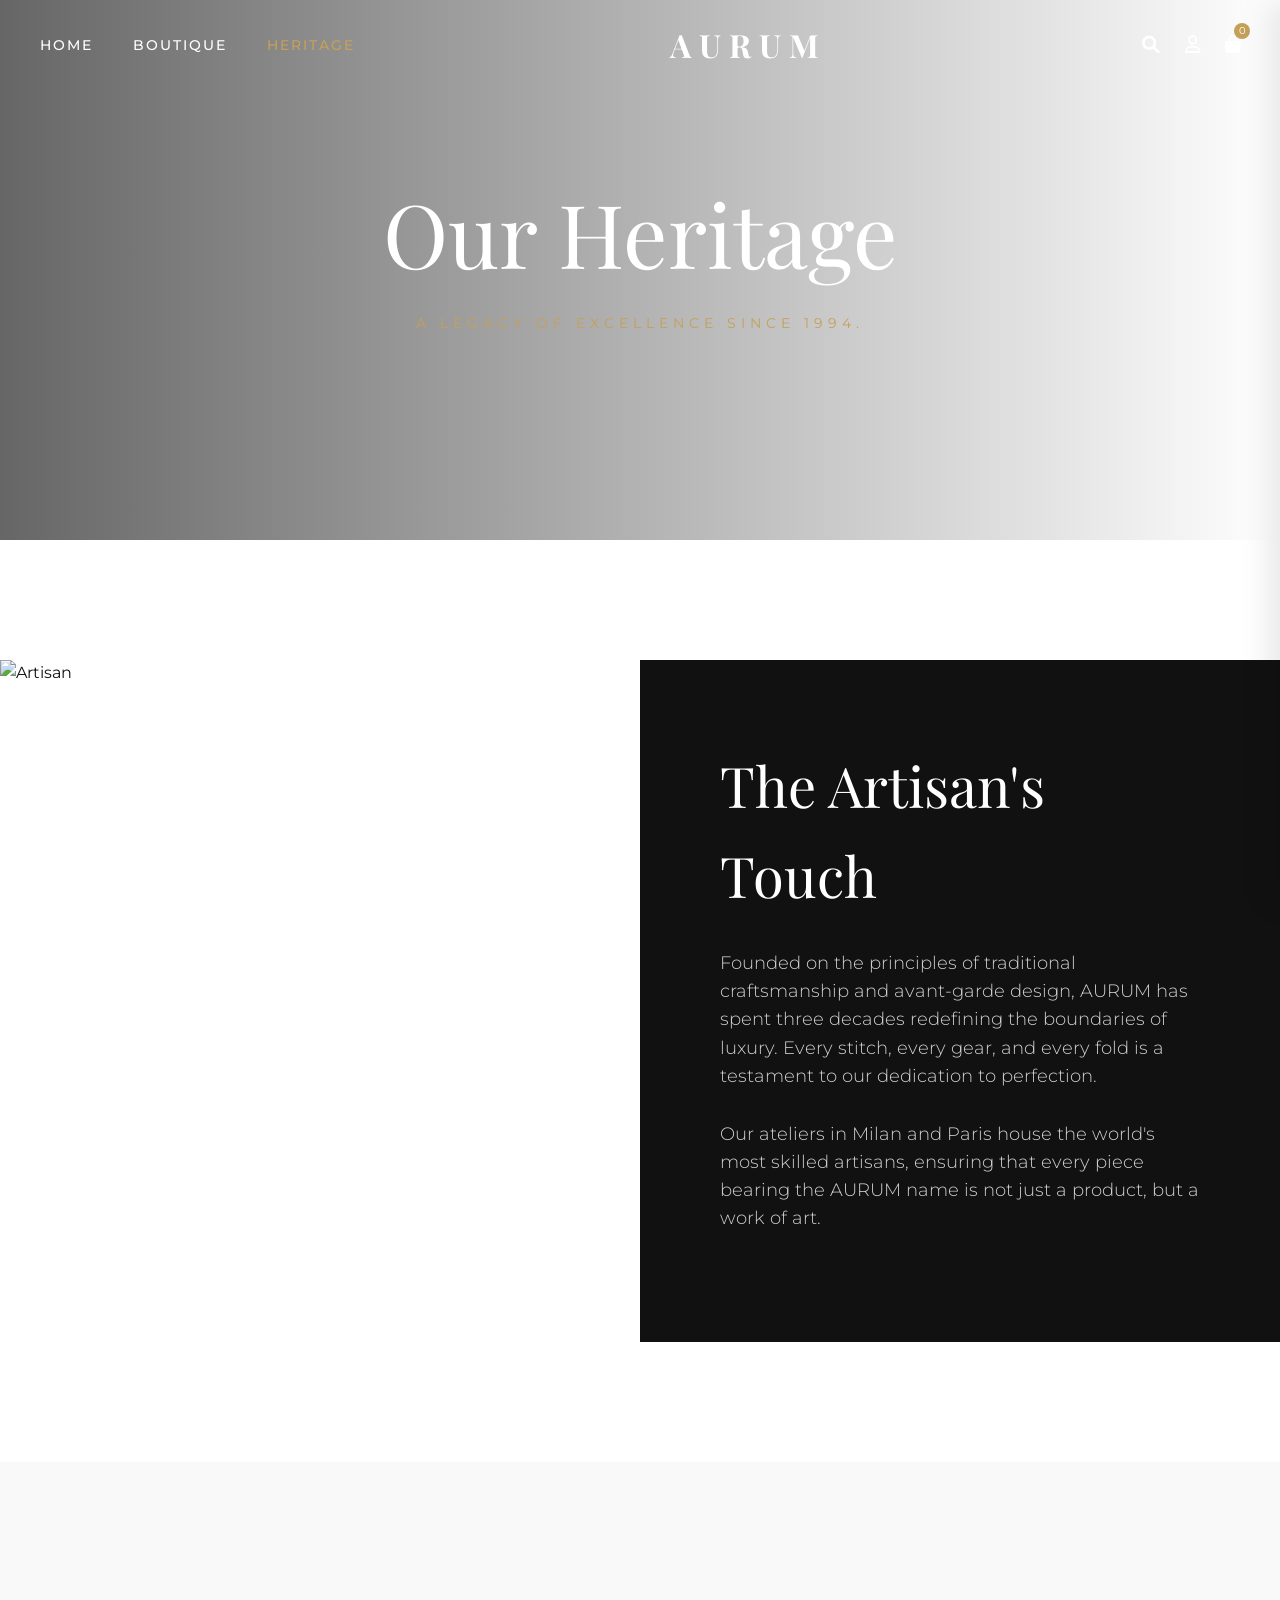
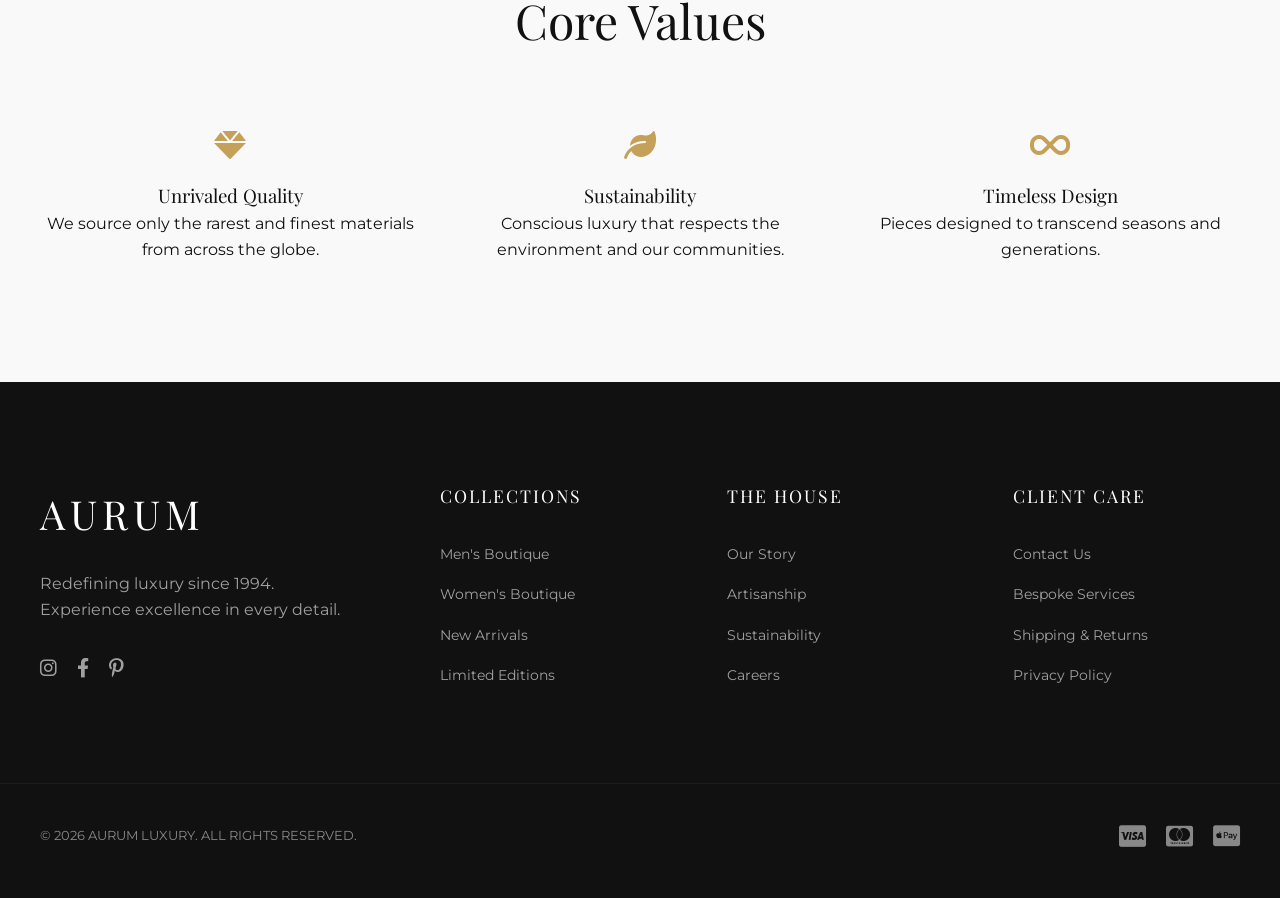
==== luxury-about.html @ 9b6b3248 "Update navigation links and add luxury about page with content" ====
<!DOCTYPE html>
<html lang="en">
<head>
    <meta charset="UTF-8">
    <meta name="viewport" content="width=device-width, initial-scale=1.0">
    <title>Heritage | Our Story - AURUM Luxury</title>
    <link rel="icon" href="./images/logos.png">
    <link rel="stylesheet" href="luxury-shop.css">
    <link rel="stylesheet" href="luxury-cart-drawer.css">
    <link href="https://fonts.googleapis.com/css2?family=Montserrat:wght@300;400;500;600&family=Playfair+Display:ital,wght@0,400;0,700;1,400&display=swap" rel="stylesheet">
    <link rel="stylesheet" href="https://cdnjs.cloudflare.com/ajax/libs/font-awesome/6.0.0/css/all.min.css">
    <link href="https://unpkg.com/aos@2.3.1/dist/aos.css" rel="stylesheet">
</head>
<body>
    <div class="preloader">
        <div class="loader-content">
            <h1 class="logo-text">AURUM</h1>
            <div class="loader-bar"></div>
        </div>
    </div>

    <header class="navbar scrolled">
        <div class="container nav-container">
            <div class="menu-toggle" id="mobile-menu">
                <span></span>
                <span></span>
            </div>
            
            <nav class="nav-menu">
                <ul class="nav-list">
                    <li><a href="index.html" class="nav-link">Home</a></li>
                    <li><a href="luxury-boutique.html" class="nav-link">Boutique</a></li>
                    <li><a href="luxury-about.html" class="nav-link active">Heritage</a></li>
                </ul>
            </nav>

            <div class="nav-logo">
                <a href="index.html">AURUM</a>
            </div>

            <div class="nav-icons">
                <a href="#" class="nav-icon" id="search-trigger"><i class="fa-solid fa-magnifying-glass"></i></a>
                <a href="#" class="nav-icon" id="user-trigger"><i class="fa-regular fa-user"></i></a>
                <a href="#" class="nav-icon cart-trigger">
                    <i class="fa-solid fa-bag-shopping"></i>
                    <span class="cart-count">0</span>
                </a>
            </div>
        </div>
    </header>

    <main>
        <section class="about-hero hero" style="background-image: url('./images/shoes-black.avif'); height: 60vh;">
            <div class="hero-overlay"></div>
            <div class="hero-content container text-center">
                <h1 class="hero-title" data-aos="fade-up">Our Heritage</h1>
                <p class="hero-subtitle" data-aos="fade-up" data-aos-delay="200">A legacy of excellence since 1994.</p>
            </div>
        </section>

        <section class="story container section-padding">
            <div class="promo-grid">
                <div class="promo-image" data-aos="fade-right">
                    <img src="./images/black-dog.avif" alt="Artisan">
                </div>
                <div class="promo-text" data-aos="fade-left">
                    <div class="promo-inner">
                        <h2 class="promo-title">The Artisan's Touch</h2>
                        <p>Founded on the principles of traditional craftsmanship and avant-garde design, AURUM has spent three decades redefining the boundaries of luxury. Every stitch, every gear, and every fold is a testament to our dedication to perfection.</p>
                        <p>Our ateliers in Milan and Paris house the world's most skilled artisans, ensuring that every piece bearing the AURUM name is not just a product, but a work of art.</p>
                    </div>
                </div>
            </div>
        </section>

        <section class="values bg-light section-padding">
            <div class="container text-center">
                <div class="section-header" data-aos="fade-up">
                    <h2 class="section-title">Core Values</h2>
                </div>
                <div class="collections-grid">
                    <div class="value-item" data-aos="fade-up">
                        <i class="fa-solid fa-gem" style="font-size: 2rem; color: var(--gold); margin-bottom: 20px;"></i>
                        <h3>Unrivaled Quality</h3>
                        <p>We source only the rarest and finest materials from across the globe.</p>
                    </div>
                    <div class="value-item" data-aos="fade-up" data-aos-delay="200">
                        <i class="fa-solid fa-leaf" style="font-size: 2rem; color: var(--gold); margin-bottom: 20px;"></i>
                        <h3>Sustainability</h3>
                        <p>Conscious luxury that respects the environment and our communities.</p>
                    </div>
                    <div class="value-item" data-aos="fade-up" data-aos-delay="400">
                        <i class="fa-solid fa-infinity" style="font-size: 2rem; color: var(--gold); margin-bottom: 20px;"></i>
                        <h3>Timeless Design</h3>
                        <p>Pieces designed to transcend seasons and generations.</p>
                    </div>
                </div>
            </div>
        </section>
    </main>

    <footer class="footer">
        <div class="container footer-grid">
            <div class="footer-brand">
                <h2 class="logo-text">AURUM</h2>
                <p>Redefining luxury since 1994. Experience excellence in every detail.</p>
                <div class="footer-social">
                    <a href="#"><i class="fa-brands fa-instagram"></i></a>
                    <a href="#"><i class="fa-brands fa-facebook-f"></i></a>
                    <a href="#"><i class="fa-brands fa-pinterest-p"></i></a>
                    <a href="#"><i class="fa-brands fa-x-twitter"></i></a>
                </div>
            </div>
            
            <div class="footer-links">
                <h4>Collections</h4>
                <ul>
                    <li><a href="luxury-boutique.html">Men's Boutique</a></li>
                    <li><a href="luxury-boutique.html">Women's Boutique</a></li>
                    <li><a href="luxury-boutique.html">New Arrivals</a></li>
                    <li><a href="luxury-boutique.html">Limited Editions</a></li>
                </ul>
            </div>

            <div class="footer-links">
                <h4>The House</h4>
                <ul>
                    <li><a href="luxury-about.html">Our Story</a></li>
                    <li><a href="#">Artisanship</a></li>
                    <li><a href="#">Sustainability</a></li>
                    <li><a href="#">Careers</a></li>
                </ul>
            </div>

            <div class="footer-links">
                <h4>Client Care</h4>
                <ul>
                    <li><a href="#">Contact Us</a></li>
                    <li><a href="#">Bespoke Services</a></li>
                    <li><a href="#">Shipping & Returns</a></li>
                    <li><a href="#">Privacy Policy</a></li>
                </ul>
            </div>
        </div>
        <div class="footer-bottom container">
            <p>&copy; 2026 AURUM LUXURY. ALL RIGHTS RESERVED.</p>
            <div class="payment-icons">
                <i class="fa-brands fa-cc-visa"></i>
                <i class="fa-brands fa-cc-mastercard"></i>
                <i class="fa-brands fa-cc-apple-pay"></i>
            </div>
        </div>
    </footer>

    <!-- Cart Drawer -->
    <div class="cart-overlay"></div>
    <div class="cart-drawer">
        <div class="cart-header">
            <h2>Your Bag</h2>
            <button class="cart-close"><i class="fa-solid fa-xmark"></i></button>
        </div>
        <div class="cart-items" id="cart-items-container">
            <div class="empty-cart-msg">Your bag is currently empty.</div>
        </div>
        <div class="cart-footer">
            <div class="cart-total">
                <span>Subtotal</span>
                <span id="cart-total-amount">$0</span>
            </div>
            <a href="#" class="btn btn-dark checkout-btn">Proceed to Checkout</a>
        </div>
    </div>

    <!-- User Modal -->
    <div class="modal-overlay" id="user-modal">
        <div class="modal-container">
            <button class="modal-close"><i class="fa-solid fa-xmark"></i></button>
            <div class="user-modal-content" id="user-modal-main">
                <div id="login-view">
                    <div class="auth-tabs">
                        <button class="auth-tab active" onclick="switchAuthTab('login')">Login</button>
                        <button class="auth-tab" onclick="switchAuthTab('register')">Register</button>
                    </div>
                    <form class="auth-form" id="login-form">
                        <div class="form-group"><input type="email" id="login-email" placeholder="Email Address" required></div>
                        <div class="form-group"><input type="password" id="login-password" placeholder="Password" required></div>
                        <button type="submit" class="btn btn-dark">Sign In</button>
                    </form>
                </div>
                <div id="profile-view" style="display: none;">
                    <h2>Welcome Back</h2>
                    <p id="user-display-email" style="text-align: center; color: var(--gold); margin-bottom: 30px;"></p>
                    <div class="profile-actions" style="display: flex; flex-direction: column; gap: 15px;">
                        <button class="btn btn-outline" style="color: var(--black); border-color: #ddd;" onclick="showChangePassword()">Change Password</button>
                        <button class="btn btn-dark" id="logout-btn">Log Out</button>
                    </div>
                </div>
                <div id="password-view" style="display: none;">
                    <h2>Change Password</h2>
                    <form class="auth-form" id="change-pass-form">
                        <div class="form-group"><input type="password" id="new-password" placeholder="New Password" required></div>
                        <div class="form-group"><input type="password" id="confirm-password" placeholder="Confirm New Password" required></div>
                        <button type="submit" class="btn btn-dark">Update Password</button>
                        <button type="button" class="btn btn-outline" style="color: var(--black); border-color: #ddd; margin-top: 10px;" onclick="showProfile()">Back</button>
                    </form>
                </div>
            </div>
        </div>
    </div>

    <!-- Search Modal -->
    <div class="modal-overlay" id="search-modal">
        <div class="modal-container">
            <button class="modal-close"><i class="fa-solid fa-xmark"></i></button>
            <div class="search-modal-content">
                <h2>Search Our Collections</h2>
                <div class="search-input-group">
                    <input type="text" id="global-search-input" placeholder="What are you looking for?">
                    <button class="btn-icon"><i class="fa-solid fa-magnifying-glass"></i></button>
                </div>
            </div>
        </div>
    </div>

    <script src="https://unpkg.com/aos@2.3.1/dist/aos.js"></script>
    <script src="luxury-shop.js"></script>
</body>
</html>
---- luxury-shop.css ----
:root {
    --gold: #C5A059;
    --gold-dark: #A68345;
    --black: #111111;
    --dark-grey: #222222;
    --light-grey: #F9F9F9;
    --white: #FFFFFF;
    --transition: all 0.5s cubic-bezier(0.4, 0, 0.2, 1);
    --nav-height: 90px;
}

* {
    margin: 0;
    padding: 0;
    box-sizing: border-box;
}

body {
    font-family: 'Montserrat', sans-serif;
    color: var(--black);
    background-color: var(--white);
    line-height: 1.6;
    overflow-x: hidden;
    width: 100%;
    position: relative;
}

body.loading {
    overflow: hidden;
}

h1, h2, h3, h4, .logo-text {
    font-family: 'Playfair Display', serif;
    font-weight: 400;
}

.container {
    max-width: 1400px;
    margin: 0 auto;
    padding: 0 40px;
}

a {
    text-decoration: none;
    color: inherit;
    transition: var(--transition);
}

ul {
    list-style: none;
}

img {
    width: 100%;
    display: block;
    transition: var(--transition);
}

.section-padding {
    padding: 120px 0;
}

.bg-light {
    background-color: var(--light-grey);
}

.text-center {
    text-align: center;
}

.mt-50 {
    margin-top: 50px;
}

/* --- Preloader --- */
.preloader {
    position: fixed;
    top: 0;
    left: 0;
    width: 100%;
    height: 100%;
    background: var(--black);
    display: flex;
    justify-content: center;
    align-items: center;
    z-index: 9999;
    transition: opacity 1s ease-in-out, visibility 1s;
}

.preloader.fade-out {
    opacity: 0;
    visibility: hidden;
}

.loader-content {
    text-align: center;
    color: var(--gold);
}

.loader-content .logo-text {
    font-size: 3rem;
    letter-spacing: 10px;
    margin-bottom: 20px;
}

.loader-bar {
    width: 200px;
    height: 1px;
    background: rgba(197, 160, 89, 0.2);
    position: relative;
    overflow: hidden;
}

.loader-bar::after {
    content: '';
    position: absolute;
    left: -100%;
    width: 100%;
    height: 100%;
    background: var(--gold);
    animation: loading 2s infinite ease-in-out;
}

@keyframes loading {
    100% { left: 100%; }
}

/* --- Navigation --- */
.navbar {
    position: fixed;
    top: 0;
    left: 0;
    width: 100%;
    height: var(--nav-height);
    background: transparent;
    z-index: 1000;
    transition: var(--transition);
    display: flex;
    align-items: center;
    color: var(--white);
}

.nav-container {
    display: flex;
    justify-content: space-between;
    align-items: center;
    width: 100%;
}

.nav-logo a {
    font-size: 2rem;
    letter-spacing: 8px;
    font-family: 'Playfair Display', serif;
    font-weight: 700;
    color: inherit;
}

.nav-list {
    display: flex;
    gap: 40px;
}

.nav-link {
    font-size: 0.85rem;
    text-transform: uppercase;
    letter-spacing: 2px;
    font-weight: 500;
    color: inherit;
}

.nav-link:hover, .nav-link.active {
    color: var(--gold) !important;
}

.nav-icons {
    display: flex;
    gap: 25px;
    align-items: center;
}

.nav-icon {
    font-size: 1.1rem;
    position: relative;
    color: inherit;
}

.cart-count {
    position: absolute;
    top: -8px;
    right: -10px;
    background: var(--gold);
    color: var(--white);
    font-size: 0.6rem;
    width: 16px;
    height: 16px;
    border-radius: 50%;
    display: flex;
    justify-content: center;
    align-items: center;
}

.menu-toggle {
    display: none;
    cursor: pointer;
    flex-direction: column;
    gap: 6px;
    z-index: 1001;
    color: inherit;
}

.menu-toggle span {
    display: block;
    width: 25px;
    height: 1px;
    background: currentColor;
    transition: var(--transition);
}

.menu-toggle.active span:nth-child(1) {
    transform: translateY(7px) rotate(45deg);
}

.menu-toggle.active span:nth-child(2) {
    transform: rotate(-45deg);
}

/* Subpage/Scrolled Navbar */
.navbar.scrolled {
    background: var(--white);
    height: 70px;
    box-shadow: 0 2px 20px rgba(0,0,0,0.05);
    color: var(--black);
}

/* Mobile Menu Styles */
@media (max-width: 992px) {
    .menu-toggle {
        display: flex;
    }

    .nav-menu {
        display: block;
        position: fixed;
        top: 0;
        right: -100%;
        width: 100%;
        height: 100vh;
        background: var(--black);
        padding: 120px 40px;
        transition: 0.6s cubic-bezier(0.4, 0, 0.2, 1);
        z-index: 1000;
    }

    .nav-menu.active {
        right: 0;
    }

    .nav-list {
        flex-direction: column;
        align-items: center;
        gap: 40px;
    }

    .nav-link {
        font-size: 1.5rem;
        color: var(--white);
    }

    .nav-logo {
        position: relative;
        z-index: 1001;
    }

    .navbar.scrolled .nav-logo a {
        color: var(--black);
    }
}
.hero {
    height: 100vh;
    background: url('https://images.unsplash.com/photo-1490481651871-ab68de25d43d?auto=format&fit=crop&w=1920&q=80') center/cover no-repeat;
    display: flex;
    align-items: center;
    position: relative;
    color: var(--white);
}

.hero-overlay {
    position: absolute;
    top: 0;
    left: 0;
    width: 100%;
    height: 100%;
    background: linear-gradient(to right, rgba(0,0,0,0.6), transparent);
}

.hero-content {
    position: relative;
    z-index: 1;
    max-width: 800px;
}

.hero-subtitle {
    display: block;
    text-transform: uppercase;
    letter-spacing: 5px;
    font-size: 0.9rem;
    margin-bottom: 20px;
    color: var(--gold);
}

.hero-title {
    font-size: 5.5rem;
    line-height: 1.1;
    margin-bottom: 30px;
}

.hero-description {
    font-size: 1.1rem;
    max-width: 500px;
    margin-bottom: 40px;
    font-weight: 300;
    opacity: 0.9;
}

.hero-btns {
    display: flex;
    gap: 20px;
}

/* --- Buttons --- */
.btn {
    padding: 18px 40px;
    text-transform: uppercase;
    letter-spacing: 2px;
    font-size: 0.8rem;
    font-weight: 600;
    display: inline-block;
    cursor: pointer;
    border: 1px solid transparent;
}

.btn-gold {
    background: var(--gold);
    color: var(--white);
}

.btn-gold:hover {
    background: var(--gold-dark);
}

.btn-outline {
    border-color: var(--white);
    color: var(--white);
}

.btn-outline:hover {
    background: var(--white);
    color: var(--black);
}

.btn-dark {
    background: var(--black);
    color: var(--white);
}

.btn-dark:hover {
    background: var(--dark-grey);
}

/* --- Collections Grid --- */
.section-header {
    text-align: center;
    margin-bottom: 70px;
}

.section-title {
    font-size: 3rem;
    margin-bottom: 15px;
}

.section-subtitle {
    color: #777;
    font-weight: 300;
}

.collections-grid {
    display: grid;
    grid-template-columns: repeat(3, 1fr);
    gap: 30px;
}

.collection-card {
    position: relative;
    overflow: hidden;
    height: 500px;
    cursor: pointer;
}

.card-img {
    height: 100%;
}

.card-img img {
    height: 100%;
    object-fit: cover;
}

.collection-card:hover .card-img img {
    transform: scale(1.1);
}

.card-content {
    position: absolute;
    bottom: 0;
    left: 0;
    width: 100%;
    padding: 40px;
    background: linear-gradient(to top, rgba(0,0,0,0.7), transparent);
    color: var(--white);
}

.card-content h3 {
    font-size: 1.8rem;
    margin-bottom: 10px;
}

.link-arrow {
    display: flex;
    align-items: center;
    gap: 10px;
    font-size: 0.8rem;
    text-transform: uppercase;
    letter-spacing: 2px;
}

.link-arrow i {
    transition: var(--transition);
}

.link-arrow:hover i {
    transform: translateX(10px);
}

/* --- Product Items --- */
.filter-btns {
    margin-top: 30px;
    display: flex;
    justify-content: center;
    gap: 20px;
}

.filter-btn {
    background: none;
    border: none;
    font-family: inherit;
    font-size: 0.9rem;
    cursor: pointer;
    color: #999;
    padding-bottom: 5px;
    border-bottom: 1px solid transparent;
    transition: var(--transition);
}

.filter-btn.active {
    color: var(--black);
    border-bottom-color: var(--gold);
}

.products-grid {
    display: grid;
    grid-template-columns: repeat(auto-fit, minmax(300px, 1fr));
    gap: 40px;
}

.product-item {
    background: var(--white);
    transition: var(--transition);
}

.product-img-wrapper {
    position: relative;
    overflow: hidden;
    background: #f1f1f1;
}

.hover-img {
    position: absolute;
    top: 0;
    left: 0;
    opacity: 0;
}

.product-item:hover .hover-img {
    opacity: 1;
}

.product-item:hover .main-img {
    opacity: 0;
}

.product-actions {
    position: absolute;
    bottom: -60px;
    left: 0;
    width: 100%;
    padding: 20px;
    display: flex;
    justify-content: center;
    gap: 10px;
    transition: var(--transition);
}

.product-item:hover .product-actions {
    bottom: 0;
}

.action-btn {
    background: var(--white);
    border: none;
    padding: 12px 20px;
    cursor: pointer;
    font-family: inherit;
    text-transform: uppercase;
    font-size: 0.7rem;
    letter-spacing: 1px;
    font-weight: 600;
    transition: var(--transition);
}

.action-btn:hover {
    background: var(--black);
    color: var(--white);
}

.product-info {
    padding: 25px 0;
    text-align: center;
}

.product-cat {
    display: block;
    font-size: 0.7rem;
    text-transform: uppercase;
    color: #999;
    letter-spacing: 2px;
    margin-bottom: 8px;
}

.product-name {
    font-size: 1.2rem;
    margin-bottom: 10px;
}

.product-price {
    font-weight: 600;
    color: var(--gold);
}

/* --- Promo Section --- */
.promo-grid {
    display: grid;
    grid-template-columns: 1fr 1fr;
    min-height: 600px;
}

.promo-text {
    background: var(--black);
    color: var(--white);
    display: flex;
    align-items: center;
    justify-content: center;
    padding: 80px;
}

.promo-inner {
    max-width: 500px;
}

.promo-title {
    font-size: 3.5rem;
    margin-bottom: 30px;
}

.promo-text p {
    font-weight: 300;
    opacity: 0.8;
    margin-bottom: 30px;
    font-size: 1.1rem;
}

.link-underline {
    position: relative;
    padding-bottom: 5px;
}

.link-underline::after {
    content: '';
    position: absolute;
    bottom: 0;
    left: 0;
    width: 40px;
    height: 1px;
    background: var(--gold);
    transition: var(--transition);
}

.link-underline:hover::after {
    width: 100%;
}

.promo-image img {
    height: 100%;
    object-fit: cover;
}

/* --- Newsletter --- */
.newsletter {
    background: var(--light-grey);
}

.newsletter-title {
    font-size: 3rem;
    margin-bottom: 20px;
}

.newsletter-desc {
    max-width: 600px;
    margin: 0 auto 40px;
    color: #666;
}

.newsletter-form {
    display: flex;
    max-width: 500px;
    margin: 0 auto;
    border-bottom: 1px solid var(--black);
    padding-bottom: 10px;
}

.newsletter-form input {
    flex: 1;
    background: none;
    border: none;
    padding: 10px;
    font-family: inherit;
    font-size: 1rem;
}

.newsletter-form input:focus {
    outline: none;
}

.newsletter-form button {
    background: none;
    border: none;
    text-transform: uppercase;
    letter-spacing: 2px;
    font-weight: 700;
    cursor: pointer;
    padding: 0 20px;
}

/* --- Footer --- */
.footer {
    background: var(--black);
    color: var(--white);
    padding: 100px 0 50px;
}

.footer-grid {
    display: grid;
    grid-template-columns: 1.5fr repeat(3, 1fr);
    gap: 60px;
    margin-bottom: 80px;
}

.footer-brand .logo-text {
    font-size: 2.5rem;
    letter-spacing: 5px;
    margin-bottom: 25px;
}

.footer-brand p {
    opacity: 0.6;
    margin-bottom: 30px;
    max-width: 300px;
}

.footer-social {
    display: flex;
    gap: 20px;
}

.footer-social a {
    font-size: 1.2rem;
    opacity: 0.6;
}

.footer-social a:hover {
    opacity: 1;
    color: var(--gold);
}

.footer-links h4 {
    font-size: 1.1rem;
    margin-bottom: 30px;
    text-transform: uppercase;
    letter-spacing: 2px;
}

.footer-links ul li {
    margin-bottom: 15px;
}

.footer-links ul li a {
    opacity: 0.6;
    font-size: 0.9rem;
}

.footer-links ul li a:hover {
    opacity: 1;
    padding-left: 5px;
    color: var(--gold);
}

.footer-bottom {
    border-top: 1px solid rgba(255,255,255,0.1);
    padding-top: 40px;
    display: flex;
    justify-content: space-between;
    align-items: center;
    opacity: 0.5;
    font-size: 0.8rem;
}

.payment-icons {
    display: flex;
    gap: 20px;
    font-size: 1.5rem;
}

/* --- Scroll Animation --- */
.hero-scroll {
    position: absolute;
    bottom: 40px;
    left: 50%;
    transform: translateX(-50%);
    display: flex;
    flex-direction: column;
    align-items: center;
    gap: 15px;
    opacity: 0.7;
}

.hero-scroll span {
    text-transform: uppercase;
    font-size: 0.7rem;
    letter-spacing: 3px;
}

.scroll-line {
    width: 1px;
    height: 60px;
    background: rgba(255,255,255,0.3);
    position: relative;
    overflow: hidden;
}

.scroll-line::after {
    content: '';
    position: absolute;
    top: 0;
    left: 0;
    width: 100%;
    height: 30px;
    background: var(--gold);
    animation: scrollMove 2s infinite;
}

@keyframes scrollMove {
    0% { transform: translateY(-100%); }
    100% { transform: translateY(200%); }
}

/* --- Modals (Search & User) --- */
.modal-overlay {
    position: fixed;
    top: 0;
    left: 0;
    width: 100%;
    height: 100%;
    background: rgba(0,0,0,0.8);
    backdrop-filter: blur(10px);
    z-index: 3000;
    display: flex;
    justify-content: center;
    align-items: center;
    opacity: 0;
    visibility: hidden;
    transition: var(--transition);
}

.modal-overlay.active {
    opacity: 1;
    visibility: visible;
}

.modal-container {
    background: var(--white);
    width: 90%;
    max-width: 600px;
    padding: 60px;
    position: relative;
    transform: translateY(30px);
    transition: var(--transition);
}

.modal-overlay.active .modal-container {
    transform: translateY(0);
}

.modal-close {
    position: absolute;
    top: 20px;
    right: 20px;
    background: none;
    border: none;
    font-size: 1.5rem;
    cursor: pointer;
    color: var(--black);
}

/* Search Modal Specific */
.search-modal-content h2 {
    font-size: 2rem;
    margin-bottom: 30px;
    text-align: center;
}

.search-input-group {
    display: flex;
    border-bottom: 2px solid var(--black);
    padding-bottom: 10px;
}

.search-input-group input {
    flex: 1;
    border: none;
    background: none;
    font-family: inherit;
    font-size: 1.5rem;
    padding: 0 10px;
}

.search-input-group input:focus {
    outline: none;
}

/* User Modal Specific */
.user-modal-content h2 {
    font-size: 2rem;
    margin-bottom: 30px;
    text-align: center;
}

.auth-tabs {
    display: flex;
    justify-content: center;
    gap: 30px;
    margin-bottom: 30px;
}

.auth-tab {
    background: none;
    border: none;
    font-family: inherit;
    font-size: 1rem;
    text-transform: uppercase;
    letter-spacing: 2px;
    cursor: pointer;
    color: #999;
    padding-bottom: 5px;
    border-bottom: 2px solid transparent;
}

.auth-tab.active {
    color: var(--black);
    border-bottom-color: var(--gold);
}

.auth-form {
    display: flex;
    flex-direction: column;
    gap: 20px;
}

.form-group input {
    width: 100%;
    padding: 15px;
    border: 1px solid #ddd;
    font-family: inherit;
}

.form-group input:focus {
    outline: none;
    border-color: var(--gold);
}

@media (max-width: 600px) {
    .modal-container {
        padding: 40px 20px;
    }
}
@media (max-width: 1200px) {
    .hero-title { font-size: 4rem; }
    .footer-grid { grid-template-columns: repeat(2, 1fr); }
}

@media (max-width: 992px) {
    .container { padding: 0 30px; }
    .collections-grid { grid-template-columns: 1fr; }
    .collection-card { height: 400px; }
    .promo-grid { grid-template-columns: 1fr; }
    .promo-image { order: -1; min-height: 400px; }
}

@media (max-width: 768px) {
    .hero-title { font-size: 3rem; }
    .section-title { font-size: 2.2rem; }
    .footer-grid { grid-template-columns: 1fr; gap: 40px; }
    .footer-bottom { flex-direction: column; gap: 20px; text-align: center; }
}
---- luxury-cart-drawer.css ----
/* luxury-cart-drawer.css */

/* --- Cart Drawer --- */
.cart-drawer {
    position: fixed;
    top: 0;
    right: -450px;
    width: 450px;
    height: 100vh;
    background: var(--white);
    z-index: 2000;
    box-shadow: -10px 0 30px rgba(0,0,0,0.1);
    transition: var(--transition);
    display: flex;
    flex-direction: column;
}

.cart-drawer.active {
    right: 0;
}

.cart-overlay {
    position: fixed;
    top: 0;
    left: 0;
    width: 100%;
    height: 100%;
    background: rgba(0,0,0,0.5);
    z-index: 1999;
    opacity: 0;
    visibility: hidden;
    transition: var(--transition);
    backdrop-filter: blur(5px);
}

.cart-overlay.active {
    opacity: 1;
    visibility: visible;
}

.cart-header {
    padding: 30px;
    border-bottom: 1px solid var(--border-color);
    display: flex;
    justify-content: space-between;
    align-items: center;
}

.cart-header h2 {
    font-size: 1.5rem;
    letter-spacing: 2px;
}

.cart-close {
    background: none;
    border: none;
    font-size: 1.5rem;
    cursor: pointer;
    color: var(--black);
}

.cart-items {
    flex: 1;
    overflow-y: auto;
    padding: 30px;
}

.cart-item {
    display: flex;
    gap: 20px;
    margin-bottom: 30px;
    padding-bottom: 20px;
    border-bottom: 1px solid #f5f5f5;
}

.cart-item-img {
    width: 80px;
    height: 100px;
    object-fit: cover;
}

.cart-item-info {
    flex: 1;
}

.cart-item-info h4 {
    font-size: 1rem;
    margin-bottom: 5px;
    font-family: 'Montserrat', sans-serif;
    font-weight: 600;
}

.cart-item-price {
    color: var(--gold);
    font-weight: 600;
    margin-bottom: 10px;
    display: block;
}

.cart-item-qty {
    display: flex;
    align-items: center;
    gap: 15px;
}

.qty-btn {
    background: none;
    border: 1px solid #ddd;
    width: 25px;
    height: 25px;
    display: flex;
    justify-content: center;
    align-items: center;
    cursor: pointer;
    font-size: 0.8rem;
}

.remove-item {
    margin-left: auto;
    background: none;
    border: none;
    color: #999;
    cursor: pointer;
    font-size: 0.9rem;
}

.remove-item:hover {
    color: var(--primary-color);
}

.cart-footer {
    padding: 30px;
    background: var(--light-grey);
    border-top: 1px solid var(--border-color);
}

.cart-total {
    display: flex;
    justify-content: space-between;
    align-items: center;
    margin-bottom: 25px;
    font-size: 1.2rem;
    font-weight: 700;
}

.cart-total span:last-child {
    color: var(--gold);
}

.checkout-btn {
    width: 100%;
    text-align: center;
}

.empty-cart-msg {
    text-align: center;
    margin-top: 50px;
    color: #777;
}

@media (max-width: 500px) {
    .cart-drawer {
        width: 100%;
        right: -100%;
    }
}
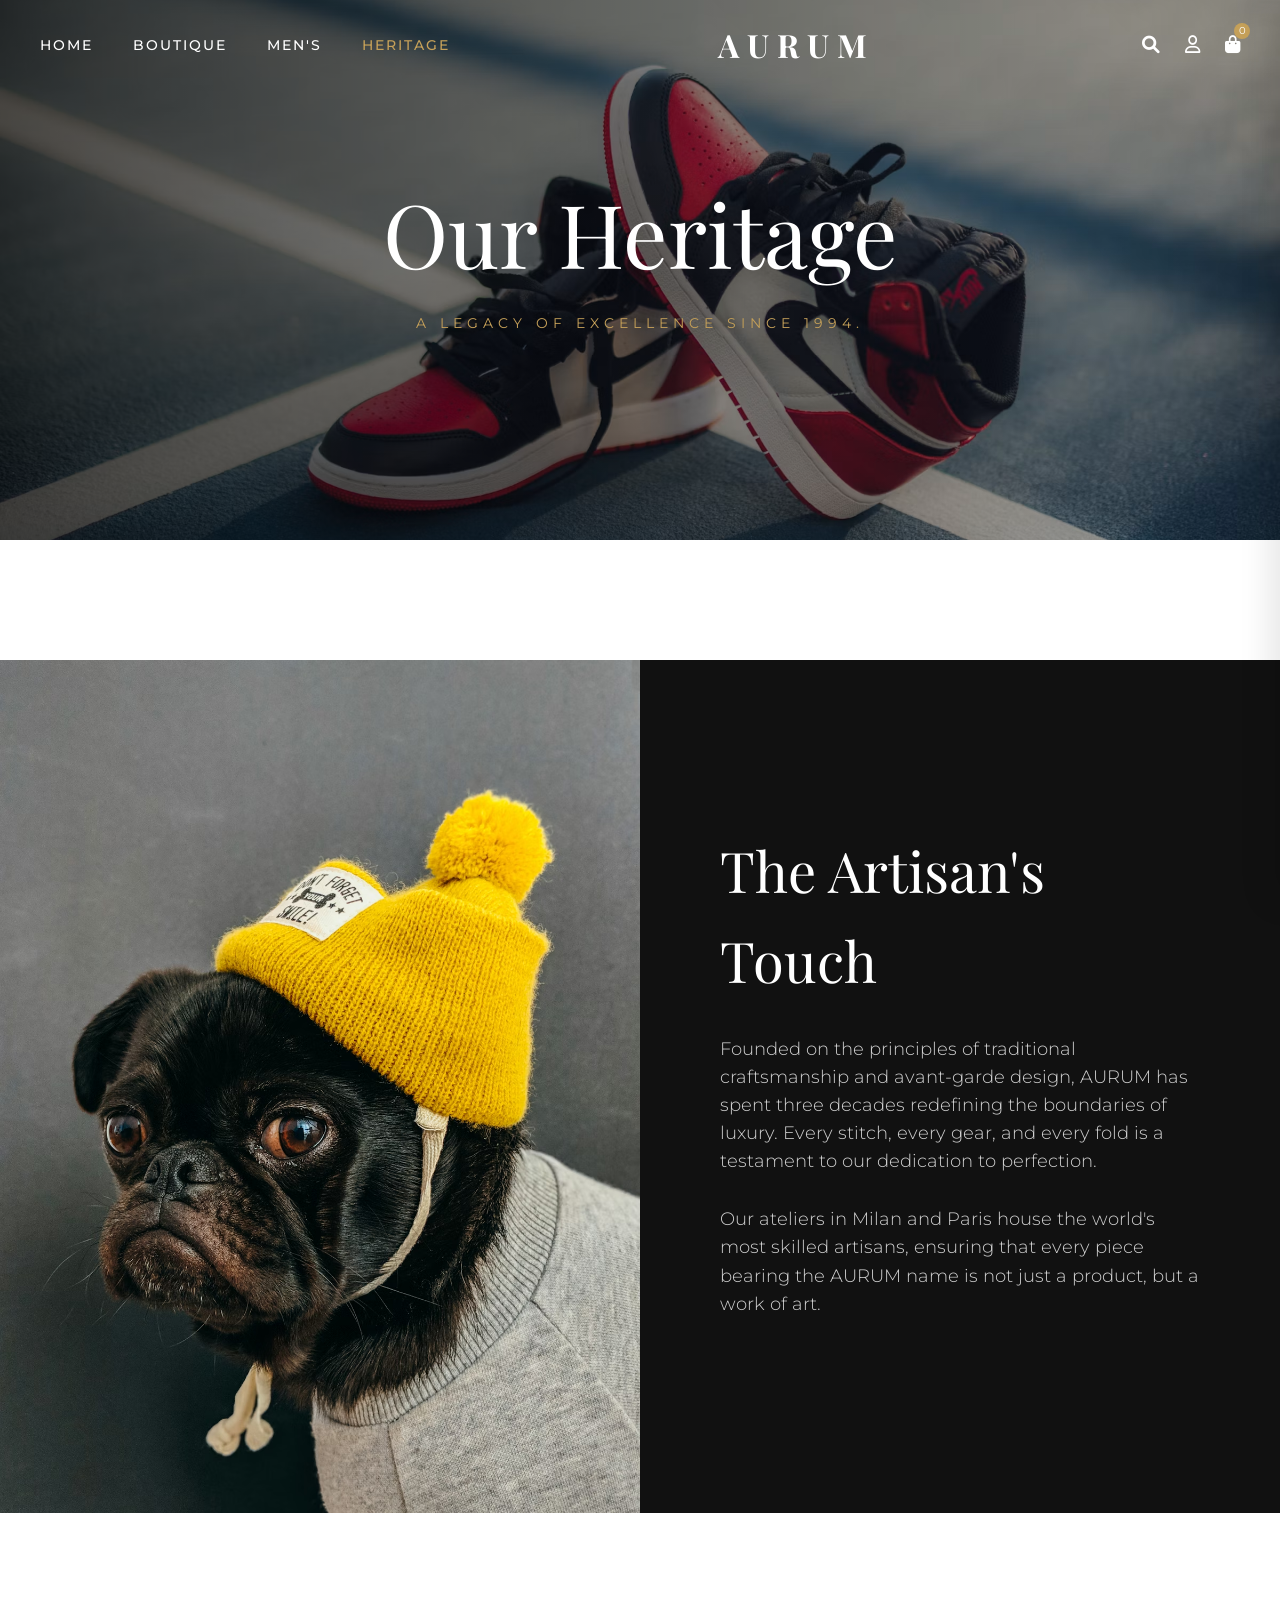
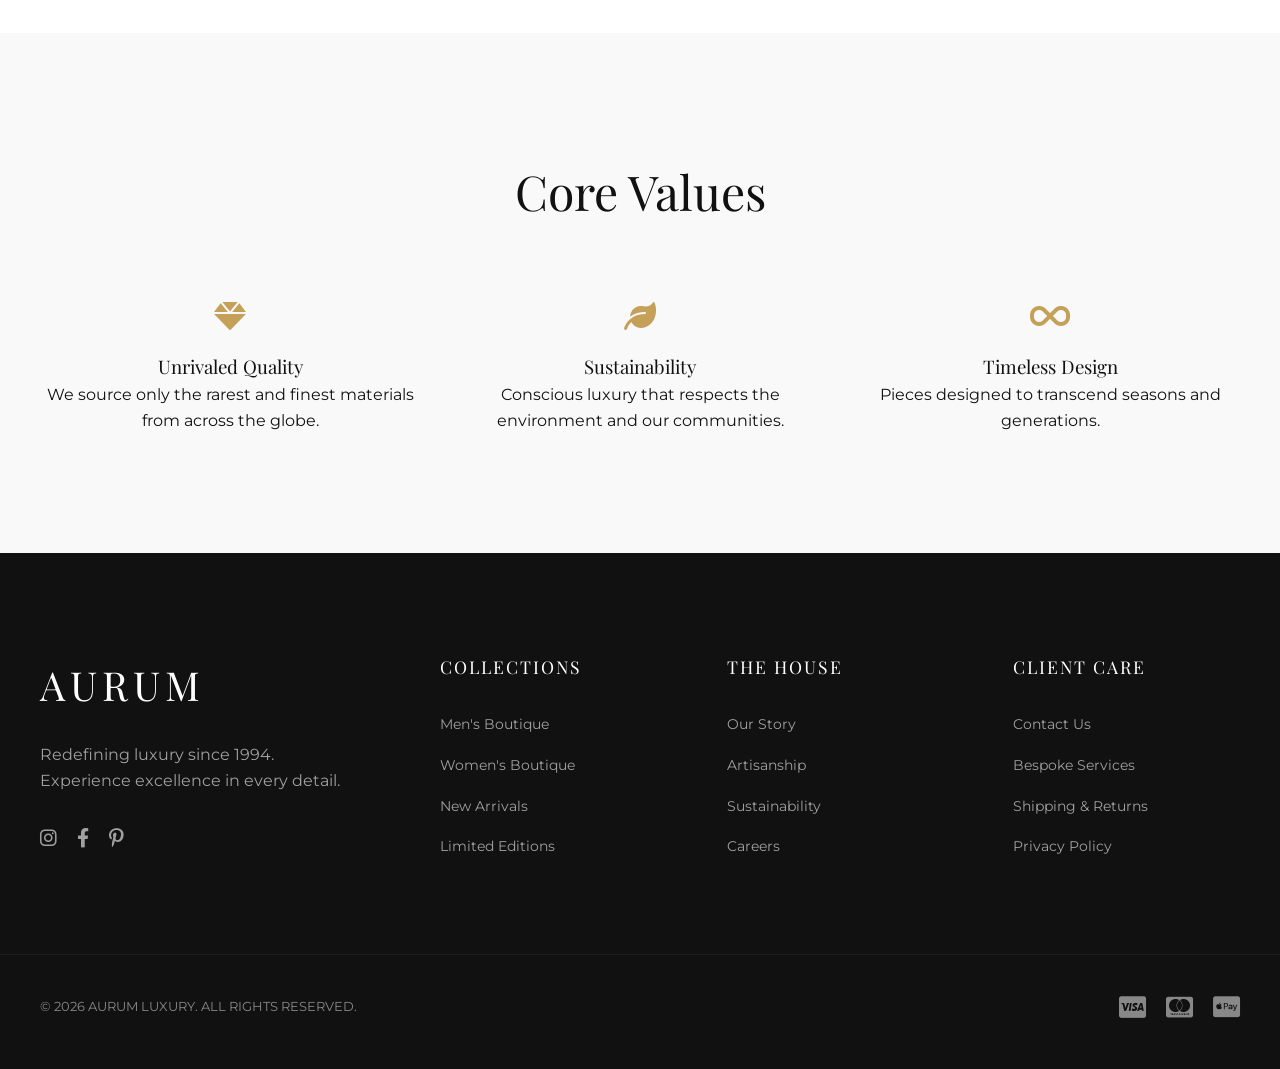
==== commit a1a7e44f: "Add 'Men's' navigation link to multiple pages" ====
--- a/luxury-about.html
+++ b/luxury-about.html
@@ -30,6 +30,7 @@
                 <ul class="nav-list">
                     <li><a href="index.html" class="nav-link">Home</a></li>
                     <li><a href="luxury-boutique.html" class="nav-link">Boutique</a></li>
+                    <li><a href="luxury-mens.html" class="nav-link">Men's</a></li>
                     <li><a href="luxury-about.html" class="nav-link active">Heritage</a></li>
                 </ul>
             </nav>
@@ -152,7 +153,6 @@
         </div>
     </footer>
 
-    <!-- Cart Drawer -->
     <div class="cart-overlay"></div>
     <div class="cart-drawer">
         <div class="cart-header">
@@ -171,7 +171,6 @@
         </div>
     </div>
 
-    <!-- User Modal -->
     <div class="modal-overlay" id="user-modal">
         <div class="modal-container">
             <button class="modal-close"><i class="fa-solid fa-xmark"></i></button>
@@ -208,7 +207,6 @@
         </div>
     </div>
 
-    <!-- Search Modal -->
     <div class="modal-overlay" id="search-modal">
         <div class="modal-container">
             <button class="modal-close"><i class="fa-solid fa-xmark"></i></button>
--- a/luxury-shop.css
+++ b/luxury-shop.css
@@ -277,7 +277,7 @@
     }
 }
 .hero {
-    height: 100vh;
+    height: 105vh;
     background: url('https://images.unsplash.com/photo-1490481651871-ab68de25d43d?auto=format&fit=crop&w=1920&q=80') center/cover no-repeat;
     display: flex;
     align-items: center;
@@ -751,6 +751,7 @@
     align-items: center;
     gap: 15px;
     opacity: 0.7;
+    display: none;
 }
 
 .hero-scroll span {
@@ -901,6 +902,13 @@
     border: 1px solid #ddd;
     font-family: inherit;
 }
+.btn-icon {
+    background: none;
+    border: none;
+    font-size: 1.2rem;
+    cursor: pointer;
+    color: var(--black);
+}
 
 .form-group input:focus {
     outline: none;
@@ -911,6 +919,8 @@
     .modal-container {
         padding: 40px 20px;
     }
+    .btn-gold, .btn-outline, .btn-dark {
+        padding:22px 20px;}
 }
 @media (max-width: 1200px) {
     .hero-title { font-size: 4rem; }
@@ -918,11 +928,23 @@
 }
 
 @media (max-width: 992px) {
-    .container { padding: 0 30px; }
+    .container { padding: 30px 30px; }
     .collections-grid { grid-template-columns: 1fr; }
     .collection-card { height: 400px; }
     .promo-grid { grid-template-columns: 1fr; }
     .promo-image { order: -1; min-height: 400px; }
+    .hero-scroll {
+        position: absolute;
+        left: 53%;
+        transform: translateX(-50%);
+        display: flex;
+        flex-direction: column;
+        align-items: center;
+        gap: 10px;
+        opacity: 0.7;
+        bottom: -2px;
+    }
+    
 }
 
 @media (max-width: 768px) {
